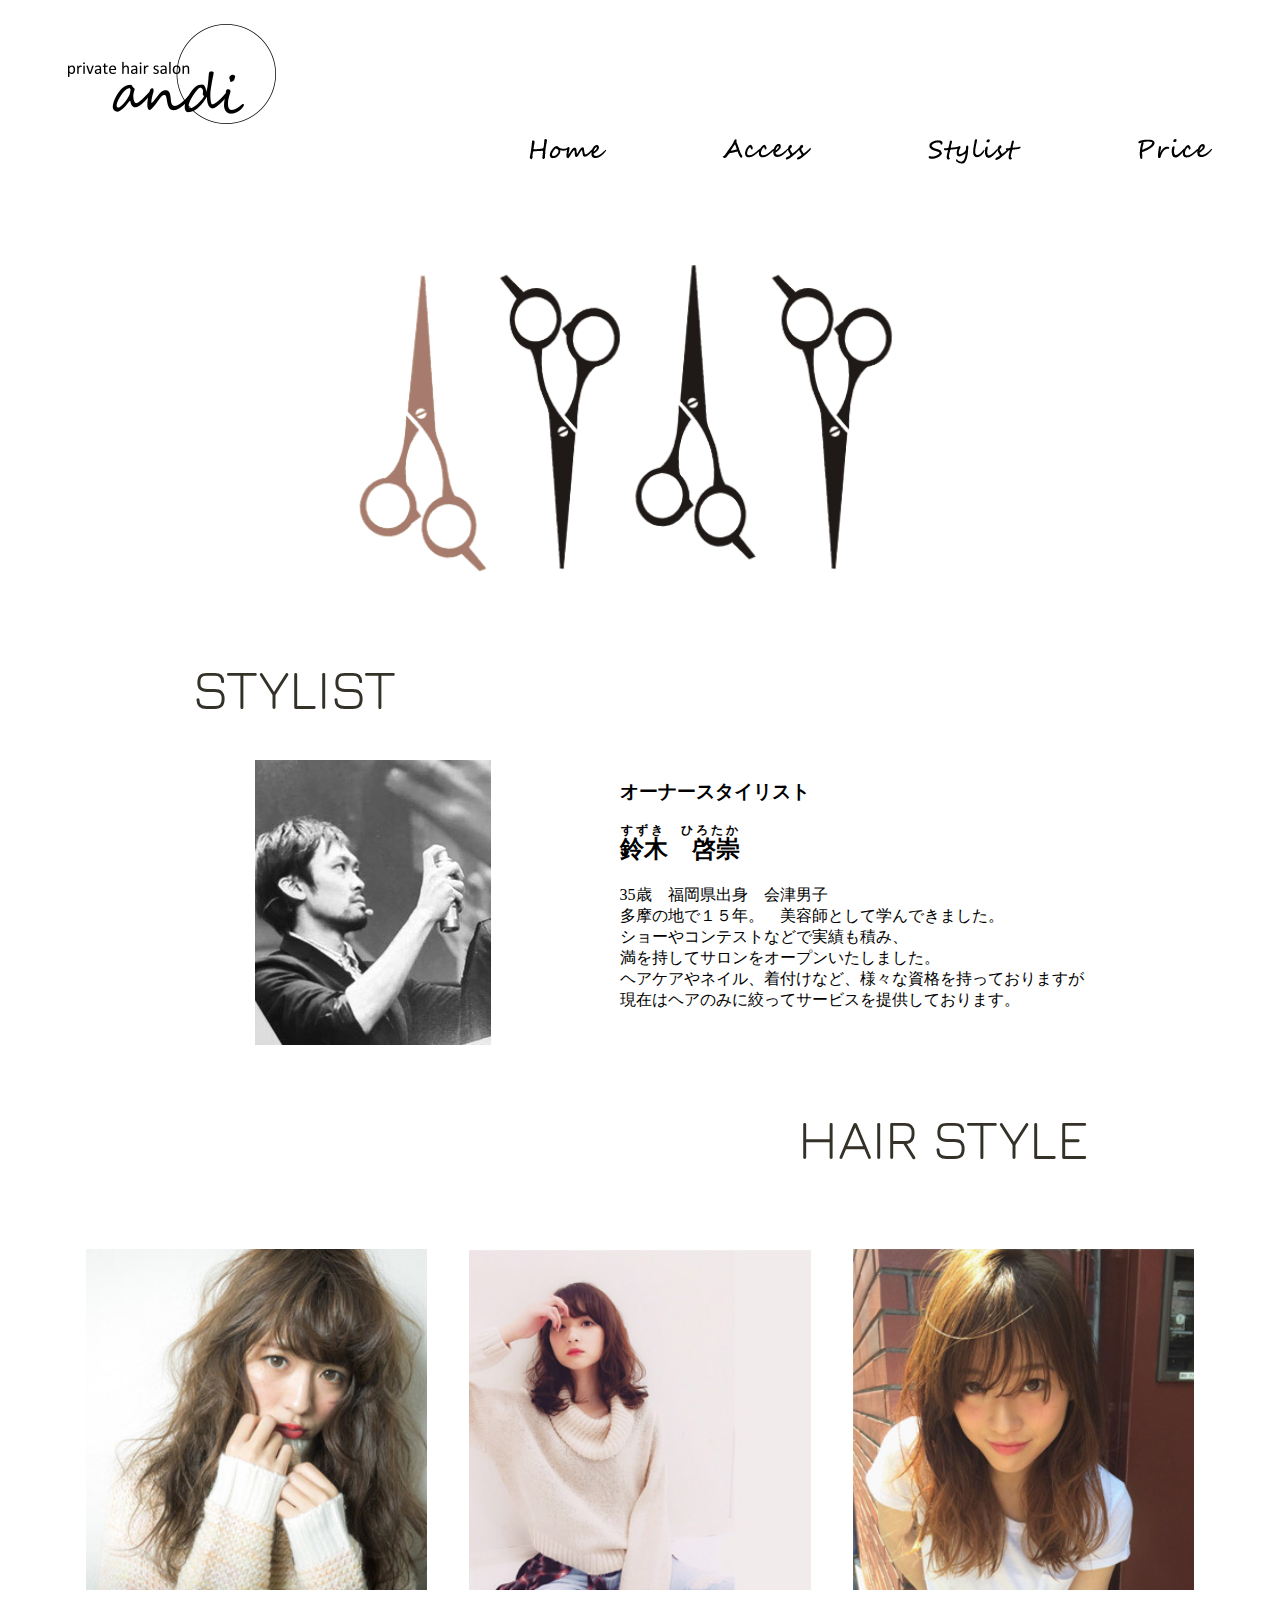
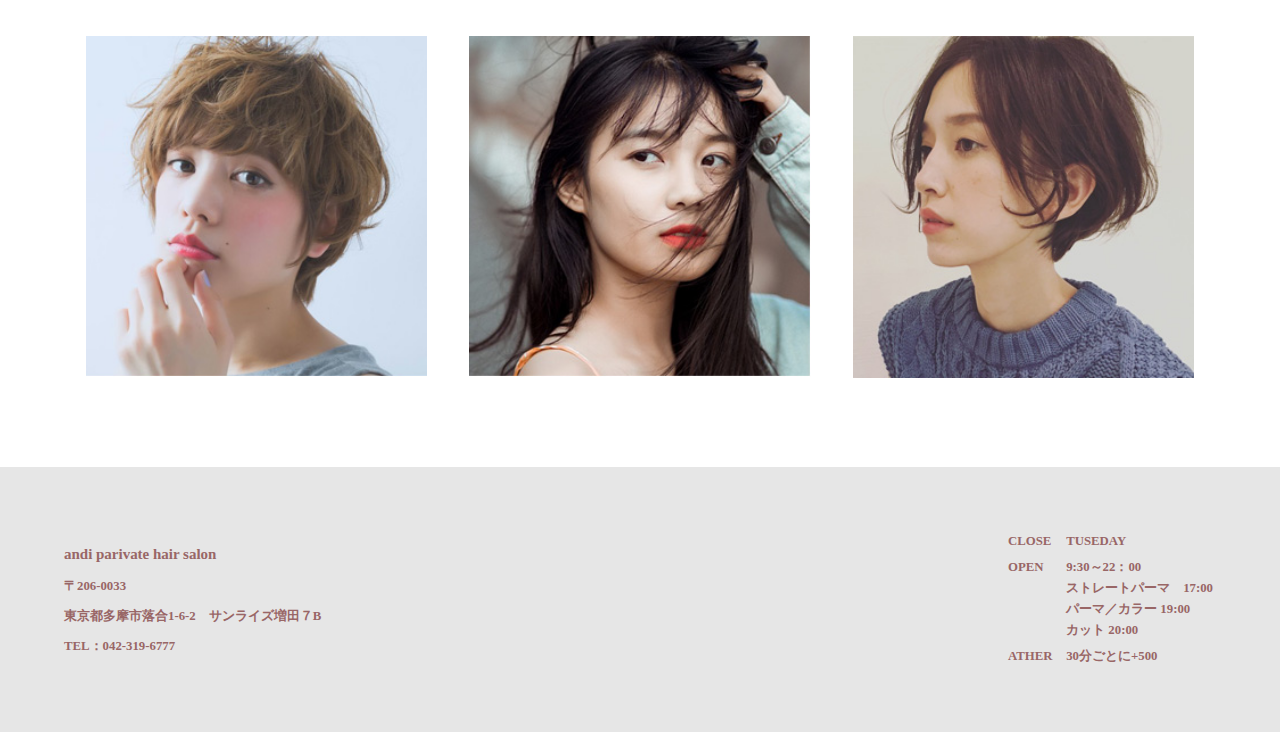
==== stylist/index.html @ 29d294b2 "ヘアサロンアンディ研修用" ====
<!DOCTYPE html>
<html land="ja">
<head>
<title>private hair salon andi | stylist</title>
<meta charset="utf-8">
<meta name="description" content="多摩市駅より徒歩２分！安全予約制の個室サロン！ヘッドスパ付き">
<meta name="keywords" content="多摩センター,美容院,美容室,個室,ヘッドスパ">
<meta name="viewport" content="width=device-width,initial-scale=1">
<meta name="robots" content="noindex,nofollow,noarchive">
<link rel="stylesheet" href="../css/style.css">
<link rel="stylesheet" href="../css/sp.css">
<link href="https://fonts.googleapis.com/css?family=Abel|Jura|Raleway|Supermercado+One" rel="stylesheet">
<script src="https://code.jquery.com/jquery-1.12.4.min.js" type="text/javascript"></script>
<script type="text/javascript">
function slideSwitch() {
   var $active2 = $('#slideshow2 img.active2');

   if ( $active2.length == 0 ) $activ2e = $('#slideshow2 img:last');

   var $next =  $active2.next().length ? $active2.next()
      : $('#slideshow2 img:first');

   $active2.addClass('last-active2');

   $next.css({opacity: 0.0})
      .addClass('active2')
      .animate({opacity: 1.0}, 1000, function() {
           $active2.removeClass('active2 last-active2');
      });
}

$(function() {
   setInterval( "slideSwitch()", 3000 );
});
</script>
</head>
<body>
  <header>
      <div class="header">
        <div class="hhh">
          <a href="../index.html"><img src="../images/logo.png" alt="andi ロゴ"></a>
        </div>
        <div class="mmm">
          <nav class="g_nav">
            <ul class="menu-b">
              <li><a href="../index.html"><img src="../images/menu-home.png"></a></li>
              <li><a href="../access/index.html"><img src="../images/menu-access.png"></a></li>
              <li><a href="../stylist/index.html"><img src="../images/menu-stylist.png"></a></li>
              <li><a href="../menu/index.html"><img src="../images/menu-price.png"></a></li>
            </ul>
          </nav>
        </div>
      </div>

  </header>
  <main>
    <div class="scissors">
      <p id="slideshow2">
        <img src="../images/hasami1.png" alt="画像2" class="active2">
        <img src="../images/hasami2.png">
        <img src="../images/hasami3.png">
        <img src="../images/hasami4.png">
      </p>
    </div>



    <!--ここから鈴木さん紹介-->

  <!--鈴木さん紹介PC用-->
  <div class="pc">
    <div class="back-color">
      <div class="stylist">
        <p>STYLIST</p>
      </div>
      <div class="suzuking">
        <div class="suzuki-l">
          <img src="../images/stylist.jpg">
        </div>
        <div class="suzui-r">
          <h3>オーナースタイリスト</h3>
          <h2><ruby>
          <rb>鈴木　啓崇</rb><rp>（</rp><rt>すずき　ひろたか</rt><rp>）</rp>
          </ruby></h2>
          <p>35歳　福岡県出身　会津男子<br>
            多摩の地で１５年。　美容師として学んできました。<br>
            ショーやコンテストなどで実績も積み、<br>
            満を持してサロンをオープンいたしました。<br>
            ヘアケアやネイル、着付けなど、様々な資格を持っておりますが<br>
            現在はヘアのみに絞ってサービスを提供しております。
          </p>
        </div>
      </div>
    </div>
  </div>
    <!--div class="pc">
      <div class="stylist">
        <table>
          <tr>
            <td id="title-s">STYLIST</td>
            <td id="text-align"><h2>オーナースタイリスト</h2></td>
            <td></td>
          </tr>
          <tr>
            <td></td>
            <td id="text-align"><h1><ruby>
            <rb>鈴木　啓崇</rb><rp>（</rp><rt>すずき　ひろたか</rt><rp>）</rp>
            </ruby></h1></td>
            <td><h3>SUZUKI HIROTAKA</h3></td>
          </tr>
        </table>
      </div>
    </div-->
    <!--鈴木さん紹介スマホ用-->
    <div class="sp">
      <div class="stylist-intro">
        <p>STYLIST</p>
      </div>
      <div class="stylist-intro2">
        <h3>オーナースタイリスト</h3>
        <h2><ruby><rb>鈴木　啓崇</rb>
        <rp>（</rp><rt>すずき　ひろたか</rt><rp>）</rp></ruby></h2>
        <p>SUZUKI HIROTAKA</p>
      </div>
    <div class="stylist-stylist">
      <div class="stylist-pic">
        <img src="../images/stylist.jpg">
      </div>
      <div class="stylist-message">
        <p>35歳　福岡県出身　会津男子</p>
        <p>多摩の地で１５年。　美容師として学んできました。</p>
        <p>ショーやコンテストなどで実績も積み、</p>
        <p>満を持してサロンをオープンいたしました。</p>
        <p>ヘアケアやネイル、着付けなど、様々な資格を持っておりますが</p>
        <p>現在はヘアのみに絞ってサービスを提供しております。</p>
      </div>
      </div>
    </div>

    <!--ヘアカタログPC用切り替え-->
  <div class="pc">
    <div class="hair-model">
      <p>HAIR STYLE</p>
    </div>
    <div class="model-pic">
      <table>
        <tr>
          <td><img src="../images/model15.jpg"></td>
          <td><img src="../images/model2.jpg"></td>
          <td><img src="../images/model8.jpg"></td>
        </tr>
        <tr>
          <td><img src="../images/model6.jpg"></td>
          <td><img src="../images/model5.jpg"></td>
          <td><img src="../images/model11.jpg"></td>
        </tr>
      </table>
    </div>
  </div>
    <!--ヘアカタログスマホ用切り替え-->
  <div class="sp">
    <div class="hair-model">
      <p>HAIR STYLE</p>
    </div>
    <div class="model-pic">
      <div>
        <img src="../images/model15.jpg">
      </div>
      <div>
        <img src="../images/model2.jpg">
      </div>
      <div>
        <img src="../images/model8.jpg">
      </div>
      <div>
        <img src="../images/model6.jpg">
      </div>
      <div>
        <img src="../images/model5.jpg">
      </div>
      <div>
        <img src="../images/model11.jpg">
      </div>
    </div>
  </div>


  </main>
  <footer>
    <!--PC用のフッター-->
    <div class="pc">
      <div class="footer-footer">
        <div class="f-left">
          <h3>andi parivate hair salon</h3>
          <p>〒206-0033</p>
          <p>東京都多摩市落合1-6-2　サンライズ増田７B</p>
          <p>TEL：042-319-6777</p>
        </div>
        <div class="f-right">
          <table>
            <tr>
              <td>CLOSE</td><td>&nbsp;&nbsp;&nbsp;TUSEDAY</td>
            </tr>
            <tr>
              <td class="op">OPEN</td><td class="op">&nbsp;&nbsp;&nbsp;9:30～22：00</td>
            </tr>
            <tr>
              <td rowspan="3"></td><td>&nbsp;&nbsp;&nbsp;ストレートパーマ　17:00</td>
            </tr>
            <tr>
              <td>&nbsp;&nbsp;&nbsp;パーマ／カラー 19:00</td>
            </tr>
            <tr>
              <td>&nbsp;&nbsp;&nbsp;カット 20:00</td>
            </tr>
            <tr>
              <td class="op">ATHER</td><td class="op">&nbsp;&nbsp;&nbsp;30分ごとに+500</td>
            </tr>
          </table>
        </div>
      </div>
    </div>
    <!--スマホ用のフッター-->
    <div class="sp">
      <div class="footer-footer">
        <div class="f-right">
          <table>
            <tr>
              <td colspan="2"><h2>andi parivate hair salon</h2></td>
            </tr>
            <tr>
              <td>CLOSE</td><td>&nbsp;&nbsp;&nbsp;TUSEDAY</td>
            </tr>
            <tr>
              <td class="op">OPEN</td><td class="op">&nbsp;&nbsp;&nbsp;9:30～22：00</td>
            </tr>
            <tr>
              <td rowspan="3"></td><td>&nbsp;&nbsp;&nbsp;ストレートパーマ　17:00</td>
            </tr>
            <tr>
              <td>&nbsp;&nbsp;&nbsp;パーマ／カラー 19:00</td>
            </tr>
            <tr>
              <td>&nbsp;&nbsp;&nbsp;カット 20:00</td>
            </tr>
            <tr>
              <td class="op">ATHER</td><td class="op">&nbsp;&nbsp;&nbsp;30分ごとに+500</td>
            </tr>
          </table>
        </div>
        <div class="f-left">
          <p>〒206-0033<br>
          東京都多摩市落合1-6-2　サンライズ増田７B<br>
          andi parivate hair salon<br>
          TEL：042-319-6777</p>
        </div>
      </div>
    </div>
  </footer>
</body>
</html>
---- css/style.css ----
/*
font-family: 'Supermercado One', cursive;
font-family: 'Raleway', sans-serif;
font-family: 'Abel', sans-serif;
font-family: 'Jura', sans-serif;
*/

body{
	margin:0;
}

/*PC・タブレット用メディアクエリ*/
@media screen and (min-width:768px){
/*ヘッター*/

.header{
  width: 90%;
  margin: 0 auto;
  overflow: hidden;
  padding: 1% 0 1% 0;
}

.g_nav{
  width: 60%;
  margin-left: 40%;
}

.g_nav ul{
	list-style: none;
	display: -webkit-flex;
	display:flex;
	-webkit-justify-content:space-between;
	justify-content:space-between;
	margin:0;
	padding:0;
}

/*.hhh{
  float: left;
  width: 10%;
}

.mmm{
  float: right;
  width: 60%;
  padding-top: 5%;
}

ul.menu-b li {
  display: inline;
  font-size: 1.5em;
  padding: 3%;
}*/


.g_nav li{
text-align: center;
line-height:1.1;
position:relative;
}

.g_nav a{
	font-weight: 500;
	color:#FFFFFF;
	font-size:90%;
	text-decoration:none;
}

.g_nav a:before {
  	content:'';
  	position: absolute;
  	top: 0;
  	left: 0;
  	width: 0;
  	height:1.5em;
  	background:transparent;
  	box-shadow:0 1.5px 0 #000000;
  	transition: all 0.3s ease;
  	-webkit-transition: all 0.3s ease;
  }

  .g_nav a:hover:before {
  	width:100%;
  }



/*ホームのページ*/
.home-top{
  width: 100%;
}

.home-top img{
  width: 100%;
}

.about{
  max-width:1000px;
  margin:0 auto;
  overflow: hidden;
  padding-bottom: 8%;
}

.about p{
  text-align: center;
  font-family: 'Jura', sans-serif;
  font-size: 3.5em;
  color: #343129;
}

.about-text {
  width: 50%;
  float: left;
  color: #343129;
  padding-left: 2%;
}

#ab{
  padding-bottom: 5%;
}

.about-text p{
  font-size: 1em;
  text-align: left;
}

.about-img{
  float: right;
  width: 30%;
}

/* パソコンで見たときは"pc"のclassがついた画像が表示される */
.pc { display: block !important; }
.sp { display: none !important; }
/* スマートフォンで見たときは"sp"のclassがついた画像が表示される */
@media only screen and (max-width: 750px) {
.pc { display: none !important; }
.sp { display: block !important; }
}

.about-123{
  width: 100%;
}

.about-123 .about-123_pc_inner{
	max-width:1000px;
	margin: auto;
	padding-bottom: 5%;
	display: -webkit-flex;
	display:flex;
	-webkit-justify-content:space-around;
	justify-content:space-around;
	-webkit-align-items:flex-start;
	align-items:flex-start;
}

.about-123_pc_inner_contents{
	width:30%;
}

.about-123_pc_inner_contents h3{
  background-color: #CC6666;
  color: #ffffff;
  width:100%;
  margin:auto;
  padding: 3% 0;
  text-align: center;
}

.about-123_pc_inner_contents img{
	width:100%;
}

.about-123_pc_inner_contents p{
  color: #852106;
}

.shampoo{
  width: 100%;
  overflow: hidden;
}

.sp-img{
  width: 60%;
  float: left;
}

.sp-img img{
	width:100%;
}

.sp-box{
  width:11%;
  float: right;
  padding: 6% 3%;
  margin: 11% 11%;
  font-weight: bold;
  border: solid 3px #8f8876;
}

.sp-box p {
  font-size: 2vw;
  text-align: center;
  color: #343129;
  margin: 0;
  padding: 0;
}

.shampoo-text{
  margin: 0 auto;
  max-width: 1000px;
  padding:5% 0;
  overflow: hidden;
  text-align: center;
  color: #433b3b;
}

.sp-text-h{
  text-align: left;
  float: left;
}

.sp-text-p{
  text-align: left;
  float: right;
}

.recommendation{
  width: 90%;
  margin: auto;
  overflow: hidden;
}

.rd-box{
  float: left;
  padding: 6% 3%;
  margin: 11% 10%;
  font-weight: bold;
  border: solid 3px #8f8876;
}

.rd-box p {
  font-size: 2vw;
  text-align: center;
  color: #343129;
  margin: 0;
  padding: 0;
}


.rd-img{
  width: 50%;
  float: right;
}

.rd-img img{
  width:100%;
}




#slideshow {
   position: relative;
   width:100%;
   padding:50% 0;
}

#slideshow img {
   position: absolute;
   top: 0;
   left:0;
   z-index: 8;
   opacity: 0.0;
}
#slideshow img.active {
   z-index: 10;
   opacity: 1.0;
}
#slideshow img.last-active {
   z-index: 9;
}



.recommendation-text{
  margin: 0 auto;
  padding: 5% 0;
  max-width:1000px;
  overflow: hidden;
  text-align: center;
  color: #433b3b;
}

.rd-text-h{
  text-align: left;
  float: left;
}

.rd-text-p{
  text-align: left;
  float: right;
}

.treatment{
  width: 100%;
}

.treatment_pc{
	max-width:1000px;
	margin: 0 auto;
	color: #858106;
	padding:5% 0;
	text-align: center;
	display: -webkit-flex;
	display:flex;
	-webkit-justify-content:space-around;
	justify-content:space-around;
	-webkit-align-items:flex-start;
	align-items:flex-start;
}

.treatment_pc_inner{
	width:30%;
}

.treatment_pc_inner img{
	width:100%;
}

.relax-time{
  width: 100%;
  background: url(../images/relaxtime.jpg)no-repeat;
  background-size: cover;
}

.relax-t-text{
  width:80%;
  padding: 10%;
  font-size: 1.5em;
  color: #ffffff;
  font-family: '小塚ゴシック Pr6N'sans-serif;
  margin: 0 auto;
}


/*/* パソコンで見たときは"pc"のclassがついた画像が表示される
.pc { display: block !important; }
.sp { display: none !important; }
/* スマートフォンで見たときは"sp"のclassがついた画像が表示される
@media only screen and (max-width: 750px) {
.pc { display: none !important; }
.sp { display: block !important; }
}  */

.total{
  width: 100%;
  overflow: hidden;
}
.informatio1{
  width: 50%;
  float: left;
}
.informatio2{
  width: 50%;
  float: right;
}

.informatio1 p{
  font-family: 'Jura', sans-serif;
  font-size: 3.5em;
  color: #343129;
  text-align: center;
}

.informatio2 p{
  font-family: 'Jura', sans-serif;
  font-size: 3.5em;
  color: #343129;
  text-align: center;
}

.info{
  width: 90%;
  margin-left:10%;
}

.info table{
  width: 100%;
  padding-bottom: 7%;
}

.facebook{
width: 80%;
padding-top: 5%;
margin-left: 5%;
overflow: hidden;
}

.facebook-img{
  width: 20%;
  float: left;
}

.facebook-text p{
  width: 100%;
  padding-bottom: 5%;
  color: #343129;
}

.htp-coupon{
  width: 80%;
  margin: 0 auto;
  overflow: hidden;
}

.htp-c-img{
  width: 20%;
  padding-top: 2.5%;
  float: left;
}

.htp-c-img img{
  width:100%;
}

.htp-c-text p{
  width: 70%;
  float: right;
  color: #343129;
}

.andi-coupon{
  width: 80%;
  margin: 0 auto;
  overflow: hidden;
}

.andi-c-img{
  width: 20%;
  padding-top: 2.5%;
  float: left;
}

.andi-c-img img{
	width:100%;
}

.andi-c-text p{
  width: 70%;
  float: right;
  color: #343129;
}
/*-----------ここからACCESS----------------------------*/

.access{
  width: 100%;
}

.access img{
  width: 100%;
}

.access p{
  text-align: center;
  font-family: 'Jura', sans-serif;
  font-size: 3.5em;
  color: #343129;
}

.train{
  width: 80%;
  overflow: hidden;
  margin: 0 auto;
}

.train-text{
  float: left;
  color: #343129;
}

.train-text h2{
  padding-bottom: 5%;
  text-align: left;
}

.train-text p{
  font-size: 1em;
  text-align: left;
}

.train-img{
  float: right;
}

.car-text{
  color: #343129;
  width: 80%;
  height: 100%;
  margin: 0 auto;
  padding-top: 5%;
  background: url(../images/map-map.jpg) no-repeat center right content-box;
  background-size: 25%;
}

.g-map{
  padding: 5% 0;
  text-align: center;
}

footer{
  width: 100%;
  background: #e6e6e6;
  padding:5% 0 5% 0;
  overflow: hidden;
  font-size: 0.8em;
  font-family: '小塚ゴシック Pr6N'sans-serif;
  font-weight: bold;
}

.footer-footer{
  width:90%;
  margin: 0 auto;
}

.f-left{
  float: left;
  color: #996666;
}

.f-right{
  float: right;
}

.f-right table{
  width: 100%;
}

.f-right table td{
  text-align: left;
  color: #996666;
}

.op{
  padding-top: 3%;
}

/*ーーーーーーーーーーーーーここからスタイリストーーーーーーーーーーーーーーーーー*/

.scissors{
  width: 45%;
  padding:5% 0;
  margin: 0 auto 5%;
}

.scissors img{
  width: 90%;
  margin: 0 auto;
}

#slideshow2 {
   position: relative;
   width:  550px; /* 画像の横幅に合わせて記述 */
   height: 250px; /* 画像の高さに合わせて記述 */
}
#slideshow2 img {
   position: absolute;
   top: 0;
   left:0;
   z-index: 8;
   opacity: 0.0;
   width: 100%;
}
#slideshow2 img.active2 {
   z-index: 10;
   opacity: 1.0;
}
#slideshow2 img.last-active2 {
   z-index: 9;
}


.stylist p{
  width: 70%;
  margin: 0 auto;
  padding-bottom: 3%;
  font-family:'Jura', sans-serif;
  font-size: 3.5em;
  color: #343129;
}

.suzuking{
  width: 80%;
  margin: 0 auto;
  overflow: hidden;
}

.suzuki-l{
  float: left;
  width: 48%;
  text-align: center;
}
.suuzki-l img{
  width: 100%;
}

.suzuki-r{
  float: right;
  width: 48%;
}


/*.stylist table{
  width: 80%;
  margin-left: 15%;

}

#title-s{
  font-family: 'Jura', sans-serif;
  font-size: 3.5em;
  color: #343129;
}

#text-align{
  text-align: center;
  color: #343129;
}*/


.stylist-stylist{
  width: 70%;
  margin: 0 auto;
  overflow: hidden;
  padding: 3% 0 5% 0;

}

.stylist-pic{
  float: left;
}

.stylist-message{
  float: right;
}

/*ここからヘアカタログ*/

.hair-model{
  width: 100%;
}

.hair-model p{
  width: 85%;
  text-align: right;
  font-family: 'Jura', sans-serif;
  font-size: 3.5em;
  color: #343129;
}

.model-pic{
  width: 100%;
  padding-bottom: 5%;
}

.model-pic table{
  width: 90%;
  margin:0 auto;
}

.model-pic img{
  width: 90%;
  padding:5%;
}

/*ーーーーーーーーーーーーープライス（MENU)ーーーーーーーーーーーーーー*/

.menu-pic img{
  width: 100%;
}

.menu h1{
  text-align: center;
  font-family: 'Jura', sans-serif;
  font-size: 3.5em;
  color: #343129;
}

/*.menu table{
  width: 70%;
  margin-left:25%;
  padding-bottom: 5%;
}

.menu table th{
  text-align: left;
}

.menu table td{
  text-align: left;
}

#color{
  padding-top: 5%;
}*/

.menu-last-text{
  width: 60%;
  margin: 0 auto;
  padding-left: 10%;
  padding-top: 3%;
  padding-bottom: 5%;
}

.menu-last-text p{
  text-align: left;
}

.pc-menu{
  overflow: hidden;
  max-width:1000px;
  margin:0 auto 2em;
  box-sizing: border-box;
  -webkit-box-sizing: border-box;
}

.cut{
  float:left;
  width:45%;
  background:url(../images/model1.jpg)no-repeat 180% center;
  /*overflow: hidden;*/
}

/*.cut_l{
  width:48%;
  float:left;
}

.cut_r{
  width:48%;
  float:right;
}

.cut_r img{
  width:100%;
}*/

.parm{
  float:right;
  width:45%;
  background:url(../images/model10.jpg)no-repeat 180% center;
}

.treat{
  float:left;
  width:45%;
  background:url(../images/model3.jpg)no-repeat 180% center;
}

.other{
  float:right;
  width:45%;
  background:url(../images/model4.jpg)no-repeat 180% center;
}



}
---- css/sp.css ----
/*
font-family: 'Supermercado One', cursive;
font-family: 'Raleway', sans-serif;
font-family: 'Abel', sans-serif;
font-family: 'Jura', sans-serif;
*/


/*スマホ用メディアクエリ*/
@media screen and (max-width:767px){
/*ヘッター*/

.header{
  width: 90%;
  margin: 0 auto;
  padding: 1% 0 1% 0;
}


.hhh{
  text-align: center;
}

.mmm{
  width: 100%;
  margin: 0 auto;
  padding-top: 5%;
}

ul.menu-b{
  padding: 0;
}

ul.menu-b li {
  display: inline-block;
  text-align: center;
  font-size: 1.5em;
  width: 44%;
  margin: 4% 2%;
}

ul.menu-b img{
  width: 100%;
}

/*ホームのページ*/
.home-top{
  width: 100%;
}

.home-top img{
  width: 100%;
}

.about{
  width: 100%;
  padding-bottom: 8%;
}

.about p{
  text-align: center;
  font-family: 'Jura', sans-serif;
  font-size: 3.5em;
  color: #343129;
}

.about-text {
  width: 95%;
  margin: 0 auto;
  color: #343129;
  text-align: center;
  padding-bottom: 3%;
}

.about-text p{
  font-size: 0.8em;
  text-align: left;
}

.about-img{
  width: 90%;
  margin:0 auto;
  text-align: center;
  padding-bottom: 5%;
}

.about-img img{
	width:100%;
}

/* パソコンで見たときは"pc"のclassがついた画像が表示される */
.pc { display: block !important; }
.sp { display: none !important; }
/* スマートフォンで見たときは"sp"のclassがついた画像が表示される */
@media only screen and (max-width: 750px) {
.pc { display: none !important; }
.sp { display: block !important; }
}

.about-123{
  width: 100%;
}

.about-123 h3{
  text-align: center;
  background-color: #CC6666;
  color: #ffffff;
}
.sec1,
.sec2,
.sec3{
  width: 90%;
  margin: 0 auto;
}

.sec1-pic img,
.sec2-pic img,
.sec3-pic img{
  width: 100%;
}

.sec1-text,
.sec2-text,
.sec3-text{
  width: 95%;
  margin: 0 auto;
  color: #852106;
  text-align: left;
  padding-bottom: 5%;
  font-size: 1em;
}

.sp-img img{
  width: 100%;
}

.sp-box{
  width: 100%;
  margin: 0 auto;
  font-weight: bold;
  border: solid 3px #8f8876;
}

.sp-box p {
  font-size: 1.5em;
  text-align: center;
  color: #343129;
  margin: 0;
  padding: 0;
}

.shampoo-text{
  margin: 0 auto;
  width: 90%;
  text-align: center;
  color: #433b3b;
}

.sp-text-h{
  text-align: center;
}

.sp-text-p{
  text-align: left;
  padding-bottom: 10%;
}

.recommendation{
  width: 90%;
  margin: auto;
}

.rd-box{
  display: inline-block;
  font-weight: bold;
  border: solid 3px #8f8876;
  width: 100%;
  margin-bottom: 5%;
}

.rd-box p {
  font-size: 1.5em;
  text-align: center;
  color: #343129;
  margin: 0;
  padding: 0;
}


.rd-img{
  width: 100%;
  margin-left: 1.3%;
}

.rd-img img{
  width:100%;
}


#slideshow {
   position: relative;
   width:100%; /* 画像の横幅に合わせて記述 */
   padding:50% 0;
}
#slideshow img {
   position: absolute;
   top: 0;
   left:0;
   z-index: 8;
   opacity: 0.0;
}
#slideshow img.active {
   z-index: 10;
   opacity: 1.0;
}
#slideshow img.last-active {
   z-index: 9;
}


.recommendation-text{
  margin: 0 auto;
  width: 90%;
  text-align: center;
  color: #433b3b;
}

.rd-text-p{
  width: 100%;
  text-align: left;
  padding-left: 5%;
}

.treatment{
  width: 100%;
}

/* パソコンで見たときは"pc"のclassがついた画像が表示される
.pc { display: block !important; }
.sp { display: none !important; }
/* スマートフォンで見たときは"sp"のclassがついた画像が表示される
@media only screen and (max-width: 750px) {
.pc { display: none !important; }
.sp { display: block !important; }
}*/



.treat-text{
  width: 90%;
  margin: 0 auto;
  text-align: center;
  color: #858106;
  padding-bottom: 5%;
}

.treat-text h3{
  background-color: #858106;
  color: #ffffff;
}

.relax-time{
  width: 100%;
  background: url(../images/relaxtime.jpg)no-repeat;
  background-size: cover;
}

.relax-t-text{
  width: 70%;
  padding: 5%;
  font-size: 0.8em;
  color: #ffffff;
  text-align: center;
  margin: 0 auto;
}

.total{
  width: 100%;
}
.informatio1,
.informatio2{
  width: 100%;
}

.informatio1 p,
.informatio2 p{
  font-family: 'Jura', sans-serif;
  font-size: 3.5em;
  color: #343129;
  text-align: center;
}

.facebook{
width: 80%;
margin: 0 auto;
overflow: hidden;
}

.facebook-img{
  width: 30%;
  float: left;
}

.facebook-text{
  width: 60%;
  float: right;
}

.total iframe{
  width: 97%;
  padding-left: 3%;
}

.htp-coupon,
.andi-coupon{
  width: 95%;
  margin: 0 auto;
}

.htp-c-img,
.andi-c-img{
  width: 100%;
  text-align: center;
  padding-top: 2.5%;
}

.htp-c-text{
  width: 95%;
  margin: 0 auto;
  color: #343129;
}

.andi-c-text{
  width: 100%;
  color: #343129;
  padding-bottom: 5%;
}

.andi-c-text p{
  padding-left: 8%
}


/* パソコンで見たときは"pc"のclassがついた画像が表示される
.pc { display: block !important; }
.sp { display: none !important; }
/* スマートフォンで見たときは"sp"のclassがついた画像が表示される
@media only screen and (max-width: 750px) {
.pc { display: none !important; }
.sp { display: block !important; }
}*/

footer{
  width: 100%;
  background: #e6e6e6;
  padding:5% 0 5% 0;
  overflow: hidden;
  font-size: 0.8em;
  font-family: '小塚ゴシック Pr6N'sans-serif;
  font-weight: bold;
}

.footer-footer{
  width:90%;
  margin: 0 auto;
}

.f-left{
  float: left;
  color: #996666;
}

.f-right{
  width: 80%;
  margin: 0 auto;
}

.f-right table{
  width: 100%;
}

.f-right table td{
  text-align: left;
  color: #996666;
}

.op{
  padding-top: 3%;
}


/*-----------ここからACCESS----------------------------*/

.access{
  width: 100%;
}

.access img{
  width: 100%;
}

.access p{
  text-align: center;
  font-family: 'Jura', sans-serif;
  font-size: 3.5em;
  color: #343129;
}

.train{
  width: 90%;
  margin: 0 auto;
}

.train-text{
  color: #343129;
}

.train-text h2,
.car-text h2{
  padding-bottom: 5%;
  text-align: center;
  color: #343129;
}

.train-text p{
  font-size: 1em;
  text-align: left;
}

.train-img{
  text-align: center;
}

.train-img img{
  width: 90%;
}

.car-text{
  color: #343129;
  width: 90%;
  margin: 0 auto;
  padding-top: 5%;
}

.g-map-sp{
  width: 100%;
  text-align: center;
  padding-bottom: 7%;
}
.g-map-sp iframe{
  width: 95%;
}


/*ーーーーーーーーーーーーーここからスタイリストーーーーーーーーーーーーーーーーー*/

.scissors{
  width: 90%;
margin: 0 auto;
}

.scissors img{
  width: 100%;
}

#slideshow2 {
   position: relative;
   width:  350px; /* 画像の横幅に合わせて記述 */
   height: 200px; /* 画像の高さに合わせて記述 */
}
#slideshow2 img {
   position: absolute;
   top: 0;
   left:0;
   z-index: 8;
   opacity: 0.0;
   width: 90%;
}
#slideshow2 img.active2 {
   z-index: 10;
   opacity: 1.0;
   width: 90%;
}
#slideshow2 img.last-active2 {
   z-index: 9;
   width: 90%;
}
.stylist{
  width: 100%;
}

.stylist-intro{
  width: 80%;
  margin: 0 auto;
}

.stylist-intro p{
  text-align: center;
  font-family: 'Jura', sans-serif;
  font-size: 3.5em;
  color: #343129;
}

.stylist-intro2 h2{
  margin-bottom: 0;
  text-align: center;
  color: #343129;
}

.stylist-intro2 h3{
  text-align: center;
  color: #343129;
}

.stylist-intro2 p{
  margin-top: 0;
  text-align: center;
  color: #343129;
}

.stylist-stylist{
  width: 90%;
  margin: 0 auto;
}

.stylist-pic img{
  width: 100%;
}

.stylist-message{
  width: 100%;
}

/*ここからヘアカタログ*/

.hair-model{
  width: 100%;
}

.hair-model p{
  width: 100%;
  text-align: center;
  font-family: 'Jura', sans-serif;
  font-size: 3.5em;
  color: #343129;
}

.model-pic{
  width: 95%;
  margin: 0 auto;
}


.model-pic img{
  width: 100%;
  padding-bottom: 2%;
}

/*ーーーーーーーーーーーーープライス（MENU)ーーーーーーーーーーーーーー*/
.menu{
  width:90%;
  margin: 0 auto;
}

.menu-pic img{
  width: 100%;
}

.menu h1{
  text-align: center;
  font-family: 'Jura', sans-serif;
  font-size: 3.5em;
  color: #343129;
}

.sp-menu{
  width: 80%;
  margin: 0 auto;
}

.cut{
  color: #343129;
  width: 100%;
  padding-bottom: 5%;
  background:url(../images/model1-h.png)no-repeat right center;
  background-size: 70%;
}
.parm{
  color: #343129;
  width: 100%;
  padding-bottom: 5%;
  background:url(../images/model10-hh.png)no-repeat right center;
  background-size: 70%;
}

.treat{
  color: #343129;
  width: 100%;
  padding-bottom: 5%;
  background:url(../images/model3-h.png)no-repeat right center;
  background-size: 70%;
}

.other{
  color: #343129;
  width: 100%;
  padding-bottom: 5%;
  background:url(../images/other-h.png)no-repeat right center;
  background-size: 70%;
}

.menu-last-text{
  width: 90%;
  margin: 0 auto;
  padding-bottom: 5%;
}

.menu-last-text p{
  text-align: left;
}

}
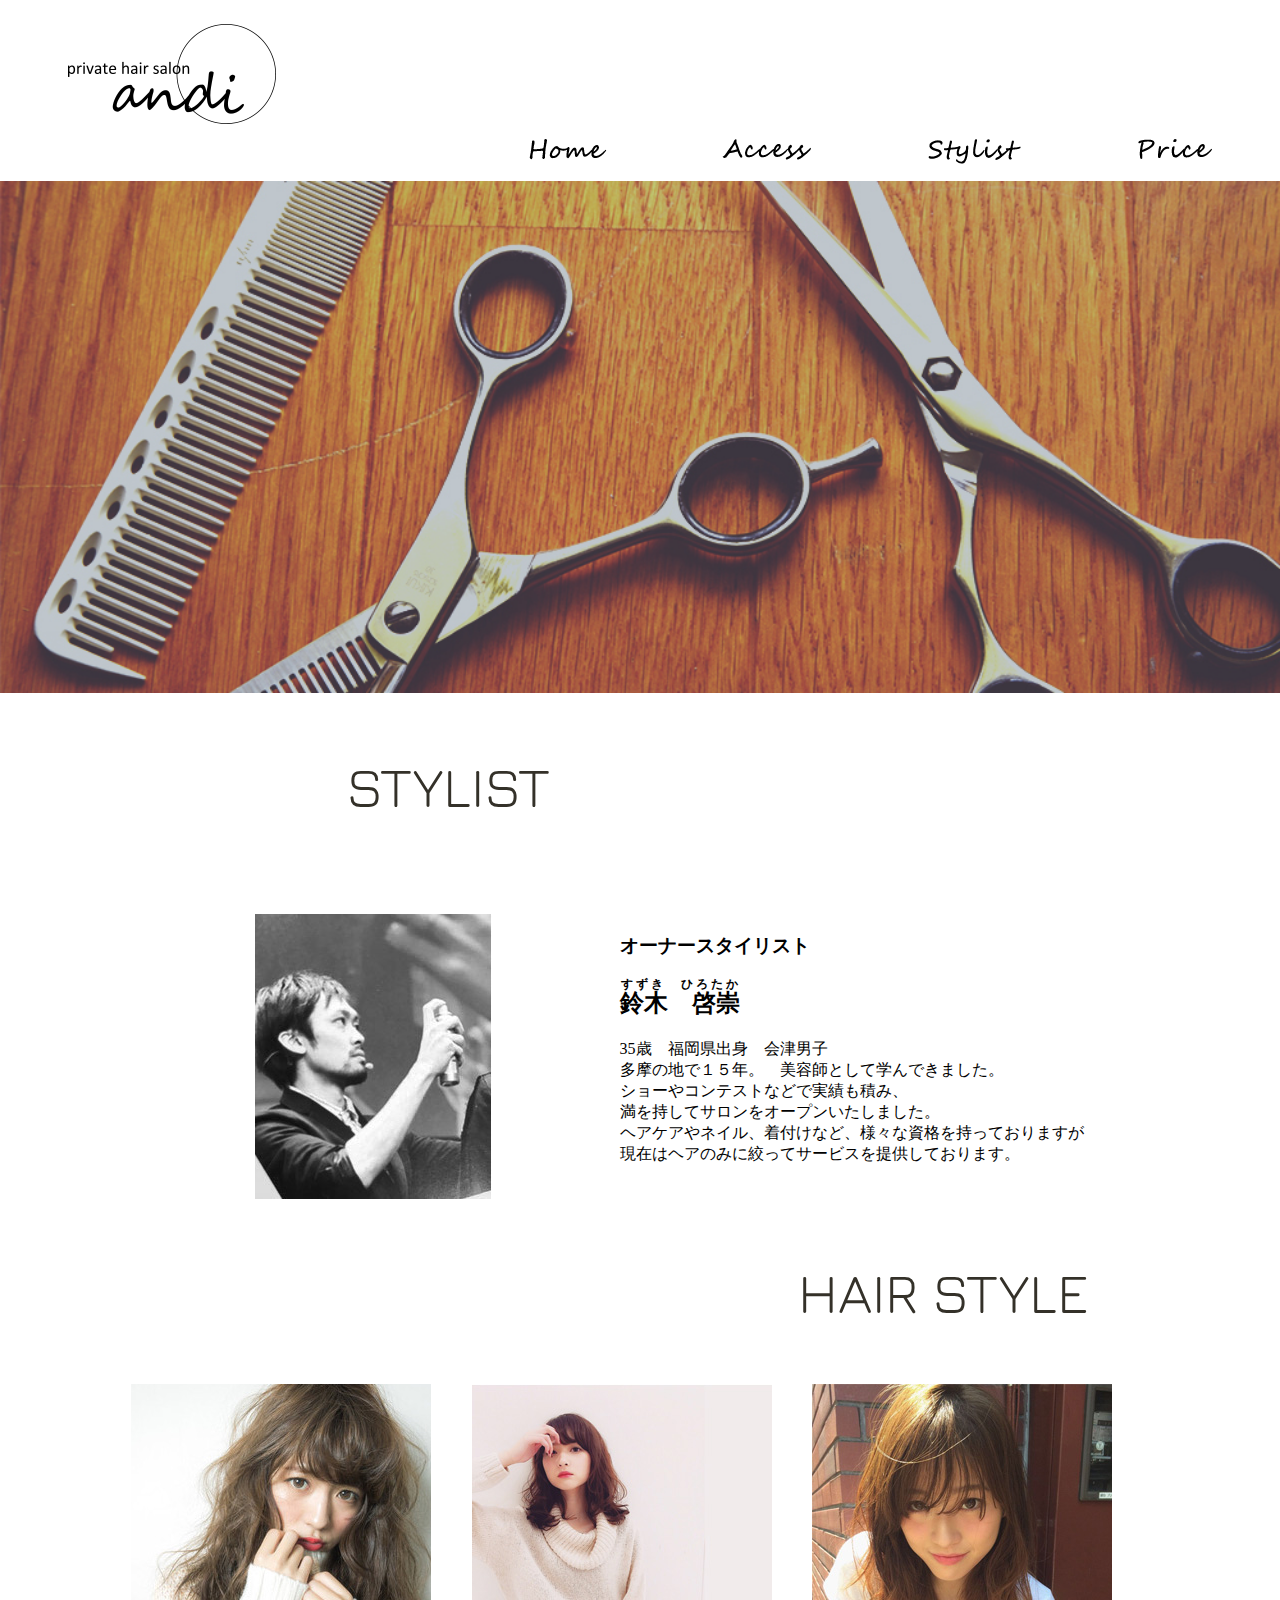
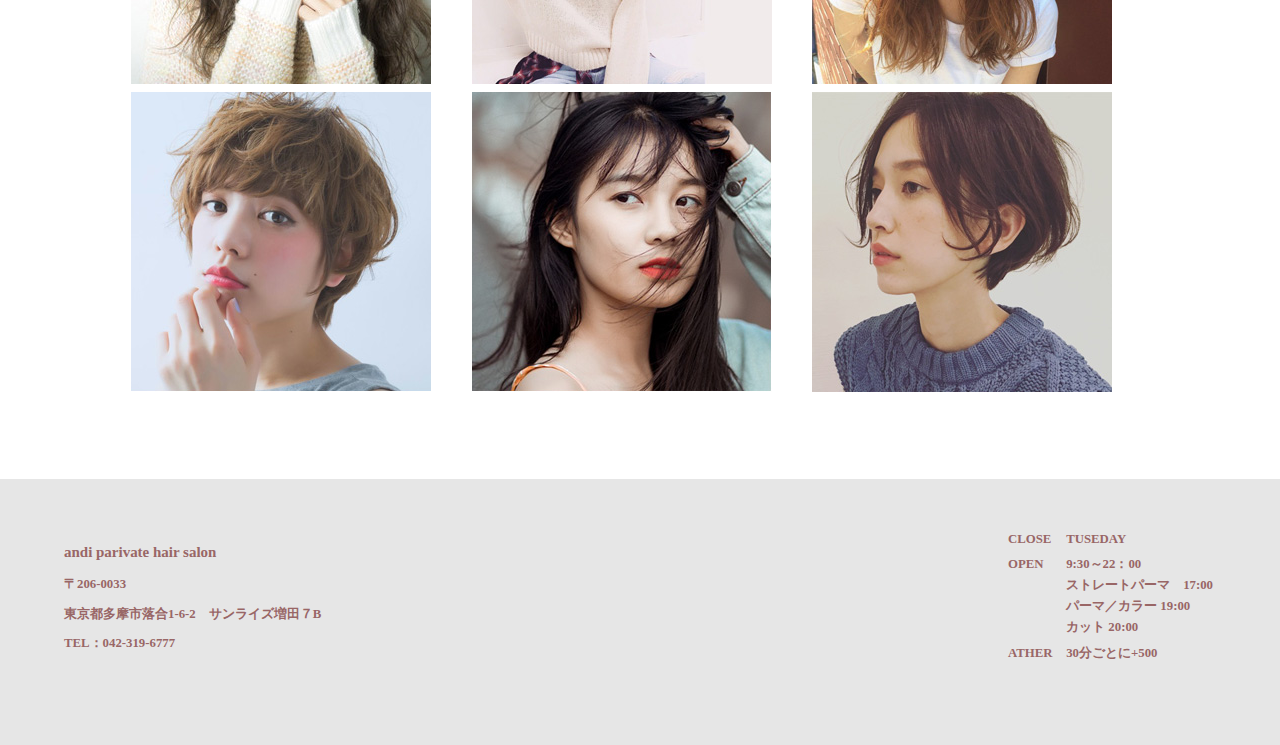
==== commit f71fd0cb: "改修作業" ====
--- a/stylist/index.html
+++ b/stylist/index.html
@@ -33,6 +33,81 @@
    setInterval( "slideSwitch()", 3000 );
 });
 </script>
+
+<script>
+$(function(){
+    // スクロールバーの横幅を取得
+    $('html').append('<div class="scrollbar" style="overflow:scroll;"></div>');
+    var scrollsize = window.innerWidth - $('.scrollbar').prop('clientWidth');
+    $('.scrollbar').hide();
+    // 「.modal-open」をクリック
+    $('.modal-open').click(function(){
+        // html、bodyを固定（overflow:hiddenにする）
+        $('html, body').addClass('lock');
+        // オーバーレイ用の要素を追加
+        $('body').append('<div class="modal-overlay"></div>');
+        // オーバーレイをフェードイン
+        $('.modal-overlay').fadeIn('slow');
+        // モーダルコンテンツのIDを取得
+        var modal = '#' + $(this).attr('data-target');
+         // モーダルコンテンツを囲む要素を追加
+        $(modal).wrap("<div class='modal-wrap'></div>");
+        // モーダルコンテンツを囲む要素を表示
+        $('.modal-wrap').show();
+        // モーダルコンテンツの表示位置を設定
+        modalResize();
+         // モーダルコンテンツフェードイン
+        $(modal).fadeIn('slow');
+        // モーダルコンテンツをクリックした時はフェードアウトしない
+        $(modal).click(function(e){
+            e.stopPropagation();
+        });
+        // 「.modal-overlay」あるいは「.modal-close」をクリック
+        $('.modal-wrap, .modal-close').off().click(function(){
+            // モーダルコンテンツとオーバーレイをフェードアウト
+            $(modal).fadeOut('slow');
+            $('.modal-overlay').fadeOut('slow',function(){
+                // html、bodyの固定解除
+                $('html, body').removeClass('lock');
+                // オーバーレイを削除
+                $('.modal-overlay').remove();
+                // モーダルコンテンツを囲む要素を削除
+                $(modal).unwrap("<div class='modal-wrap'></div>");
+           });
+        });
+        // リサイズしたら表示位置を再取得
+        $(window).on('resize', function(){
+            modalResize();
+        });
+        // モーダルコンテンツの表示位置を設定する関数
+        function modalResize(){
+            // ウィンドウの横幅、高さを取得
+            var w = $(window).width();
+            var h = $(window).height();
+            // モーダルコンテンツの横幅、高さを取得
+            var mw = $(modal).outerWidth(true);
+            var mh = $(modal).outerHeight(true);
+            // モーダルコンテンツの表示位置を設定
+            if ((mh > h) && (mw > w)) {
+                $(modal).css({'left': 0 + 'px','top': 0 + 'px'});
+            } else if ((mh > h) && (mw < w)) {
+                var x = (w - scrollsize - mw) / 2;
+                $(modal).css({'left': x + 'px','top': 0 + 'px'});
+            } else if ((mh < h) && (mw > w)) {
+                var y = (h - scrollsize - mh) / 2;
+                $(modal).css({'left': 0 + 'px','top': y + 'px'});
+            } else {
+                var x = (w - mw) / 2;
+                var y = (h - mh) / 2;
+                $(modal).css({'left': x + 'px','top': y + 'px'});
+            }
+        }
+    });
+});
+
+</script>
+
+
 </head>
 <body>
   <header>
@@ -55,12 +130,7 @@
   </header>
   <main>
     <div class="scissors">
-      <p id="slideshow2">
-        <img src="../images/hasami1.png" alt="画像2" class="active2">
-        <img src="../images/hasami2.png">
-        <img src="../images/hasami3.png">
-        <img src="../images/hasami4.png">
-      </p>
+      <img src="../images/stylist_page.jpg" alt="画像2" class="active2">
     </div>
 
 
@@ -142,19 +212,45 @@
     <div class="hair-model">
       <p>HAIR STYLE</p>
     </div>
-    <div class="model-pic">
       <table>
+        <div id="modal-content">
         <tr>
-          <td><img src="../images/model15.jpg"></td>
-          <td><img src="../images/model2.jpg"></td>
-          <td><img src="../images/model8.jpg"></td>
+          <td><a data-target="con1" class="modal-open">
+            <img src="../images/model15.jpg"></a></td>
+          <td><a data-target="con2" class="modal-open">
+            <img src="../images/model2.jpg"></a></td>
+          <td><a data-target="con3" class="modal-open">
+            <img src="../images/model8.jpg"></a></td>
         </tr>
         <tr>
-          <td><img src="../images/model6.jpg"></td>
-          <td><img src="../images/model5.jpg"></td>
-          <td><img src="../images/model11.jpg"></td>
+          <td><a data-target="con4" class="modal-open">
+            <img src="../images/model6.jpg"></a></td>
+          <td><a data-target="con5" class="modal-open">
+            <img src="../images/model5.jpg"></a></td>
+          <td><a data-target="con6" class="modal-open">
+            <img src="../images/model11.jpg"></a></td>
         </tr>
+
       </table>
+
+      <div id="con1" class="modal-content">
+        <img src="../images/model15.jpg">
+        <p><a class="modal-close">閉じる</a></p></div>
+      <div id="con2" class="modal-content">
+        <img src="../images/model2.jpg">
+        <p><a class="modal-close">閉じる</a></p></div>
+      <div id="con3" class="modal-content">
+        <img src="../images/model8.jpg">
+        <p><a class="modal-close">閉じる</a></p></div>
+      <div id="con4" class="modal-content">
+        <img src="../images/model6.jpg">
+        <p><a class="modal-close">閉じる</a></p></div>
+      <div id="con5" class="modal-content">
+        <img src="../images/model5.jpg">
+        <p><a class="modal-close">閉じる</a></p></div>
+      <div id="con6" class="modal-content">
+        <img src="../images/model11.jpg">
+        <p><a class="modal-close">閉じる</a></p></div>
     </div>
   </div>
     <!--ヘアカタログスマホ用切り替え-->
--- a/css/style.css
+++ b/css/style.css
@@ -513,7 +513,7 @@
 footer{
   width: 100%;
   background: #e6e6e6;
-  padding:5% 0 5% 0;
+  padding-top:50px;
   overflow: hidden;
   font-size: 0.8em;
   font-family: '小塚ゴシック Pr6N'sans-serif;
@@ -549,15 +549,8 @@
 
 /*ーーーーーーーーーーーーーここからスタイリストーーーーーーーーーーーーーーーーー*/
 
-.scissors{
-  width: 45%;
-  padding:5% 0;
-  margin: 0 auto 5%;
-}
-
 .scissors img{
-  width: 90%;
-  margin: 0 auto;
+  width: 100%;
 }
 
 #slideshow2 {
@@ -584,7 +577,7 @@
 
 .stylist p{
   width: 70%;
-  margin: 0 auto;
+	text-align:center;
   padding-bottom: 3%;
   font-family:'Jura', sans-serif;
   font-size: 3.5em;
@@ -646,7 +639,70 @@
   float: right;
 }
 
+
 /*ここからヘアカタログ*/
+
+.lock{
+	overflow:hidden;
+}
+.modal-content{
+	position:relative;
+	display:none;
+	width:50%;
+	margin:30px;
+	padding:10px 20px;
+	border:1px solid #aaa;
+	background:#fff;
+}
+.modal-content p{
+	margin:0;
+	padding:20px;
+	text-align:center;
+}
+.modal-content img{
+	padding-left:26%;
+	margin-top:10px;
+}
+.modal-overlay{
+	z-index:1;
+	display:none;
+	position:fixed;
+	top:0;
+	left:0;
+	width:100%;
+	height:120%;
+	background-color:rgba(0,0,0,0.75);
+}
+.modal-wrap{
+	z-index:2;
+	display:none;
+	position:fixed;
+	top:0;
+	left:0;
+	width:100%;
+	height:100%;
+	overflow:auto;
+}
+.modal-open{
+	color:#00f;
+	text-decoration:underline;
+}
+.modal-open:hover{
+	cursor:pointer;
+	color:#f00;
+}
+.modal-close{
+	color:#111;
+}
+.modal-close:hover{
+	cursor:pointer;
+	color:#D8D8D8;
+}
+
+.button-link:hover {
+	cursor: pointer ;
+	color: #D8D8D8	 ;
+}
 
 .hair-model{
   width: 100%;
@@ -660,20 +716,13 @@
   color: #343129;
 }
 
-.model-pic{
-  width: 100%;
-  padding-bottom: 5%;
-}
-
-.model-pic table{
-  width: 90%;
+table{
+  width: 80%;
   margin:0 auto;
-}
-
-.model-pic img{
-  width: 90%;
-  padding:5%;
-}
+	margin-bottom:80px;
+}
+
+
 
 /*ーーーーーーーーーーーーープライス（MENU)ーーーーーーーーーーーーーー*/
 
